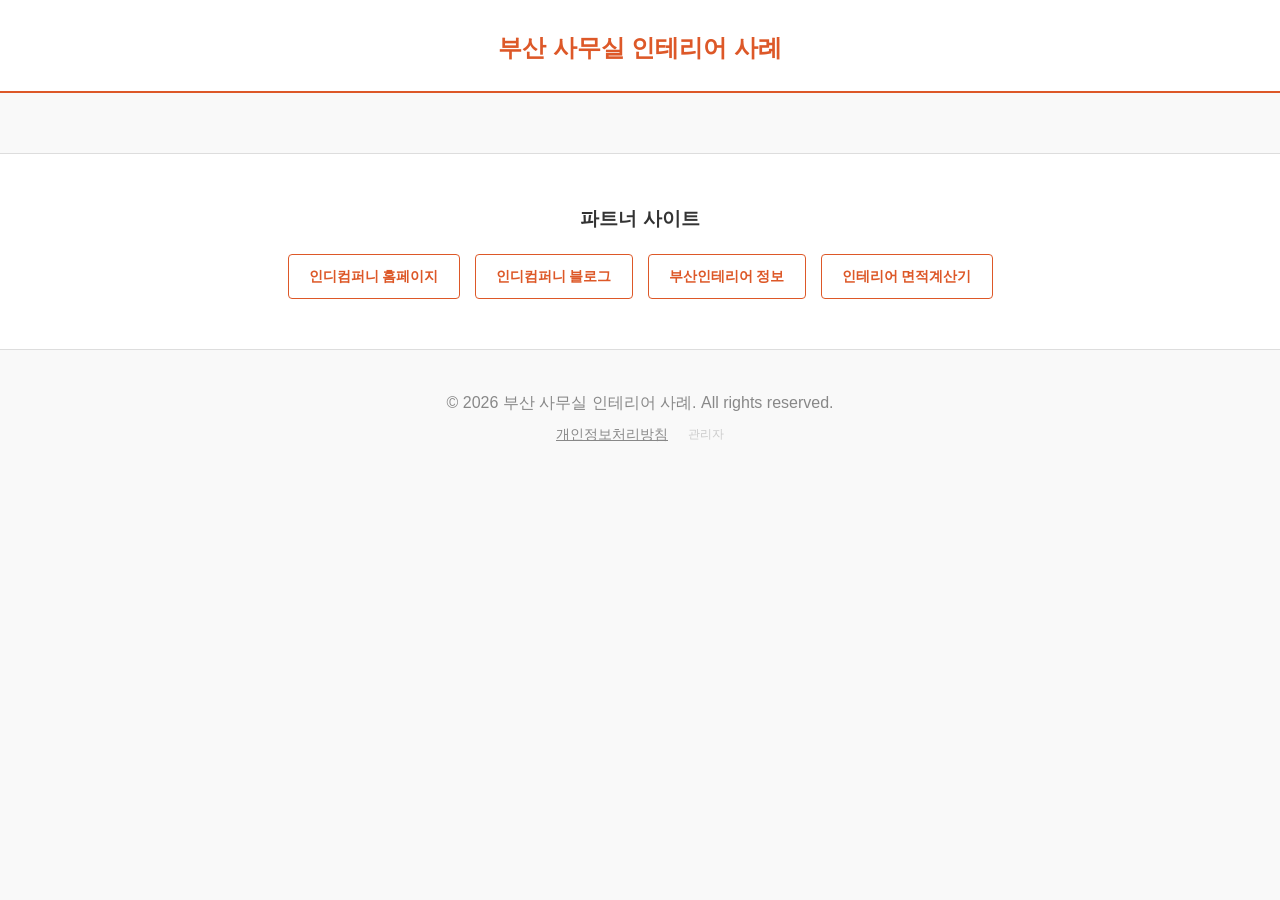
==== index.html @ d52e3a6e "Update favicon text to ID" ====
<!DOCTYPE html>
<html lang="ko">
<head>
    <meta charset="UTF-8">
    <meta name="viewport" content="width=device-width, initial-scale=1.0">
    <title>부산 사무실 인테리어 사례 | 전문 시공 포트폴리오</title>
    <meta name="description" content="부산 지역 사무실 인테리어 전문 시공 사례 모음. 사옥, 오피스, 사무실 등 업종별 맞춤 디자인과 합리적인 견적 정보를 확인하세요.">
    <meta name="keywords" content="부산사무실인테리어, 부산인테리어, 사무실리모델링, 부산사무실공사">
    
    <!-- Open Graph / Facebook -->
    <meta property="og:type" content="website">
    <meta property="og:url" content="https://officeinteriors.pages.dev/">
    <meta property="og:title" content="부산 사무실 인테리어 사례 | 전문 시공 포트폴리오">
    <meta property="og:description" content="부산 지역 사무실 인테리어 전문 시공 사례 모음. 사옥, 오피스, 사무실 등 업종별 맞춤 디자인과 합리적인 견적 정보를 확인하세요.">
    <meta property="og:image" content="https://officeinteriors.pages.dev/og-image.jpg">
    <meta property="og:image:width" content="1200">
    <meta property="og:image:height" content="630">

    <!-- Twitter -->
    <meta property="twitter:card" content="summary_large_image">
    <meta property="twitter:url" content="https://officeinteriors.pages.dev/">
    <meta property="twitter:title" content="부산 사무실 인테리어 사례 | 전문 시공 포트폴리오">
    <meta property="twitter:description" content="부산 지역 사무실 인테리어 전문 시공 사례 모음. 사옥, 오피스, 사무실 등 업종별 맞춤 디자인과 합리적인 견적 정보를 확인하세요.">
    <meta property="twitter:image" content="https://officeinteriors.pages.dev/og-image.jpg">

    <!-- Canonical URL -->
    <link rel="canonical" href="https://officeinteriors.pages.dev/">

    <!-- Verification -->
    
    
    <!-- Favicon (Primary Color #dd5828) -->
    <link rel="icon" href="data:image/svg+xml,<svg xmlns=%22http://www.w3.org/2000/svg%22 viewBox=%220 0 100 100%22><rect width=%22100%22 height=%22100%22 fill=%22%23dd5828%22/><text x=%2250%%22 y=%2250%%22 dominant-baseline=%22central%22 text-anchor=%22middle%22 font-size=%2260%22 font-weight=%22bold%22 fill=%22white%22>ID</text></svg>">
    
    <link rel="stylesheet" href="style.css">

    <!-- SEO Schema -->
    <script type="application/ld+json">
    {
      "@context": "https://schema.org",
      "@type": "WebSite",
      "name": "부산 사무실 인테리어 사례",
      "url": "https://officeinteriors.pages.dev",
      "description": "부산 지역 사무실 인테리어 전문 시공 사례 모음",
      "publisher": {
        "@type": "Organization",
        "name": "부산 사무실 인테리어 사례"
      }
    }
    </script>
    <script type="application/ld+json">
    {
      "@context": "https://schema.org",
      "@type": "ItemList",
      "itemListElement": [
        {
          "@type": "ListItem",
          "position": 1,
          "url": "https://officeinteriors.pages.dev/#post/1",
          "name": "부산 서면 MBC 애견미용사무실 인테리어"
        },
        {
          "@type": "ListItem",
          "position": 2,
          "url": "https://officeinteriors.pages.dev/#post/2",
          "name": "부산 범천동 KH정보교육원 IT·컴퓨터사무실 인테리어"
        },
        {
          "@type": "ListItem",
          "position": 3,
          "url": "https://officeinteriors.pages.dev/#post/3",
          "name": "부산 기장 예설라 국어논술사무실 인테리어"
        },
        {
          "@type": "ListItem",
          "position": 4,
          "url": "https://officeinteriors.pages.dev/#post/4",
          "name": "포항 북구 런던 사옥 인테리어"
        },
        {
          "@type": "ListItem",
          "position": 5,
          "url": "https://officeinteriors.pages.dev/#post/5",
          "name": "양산 별하랑 국어사무실 인테리어"
        }
      ]
    }
    </script>
</head>
<body>
    <!-- Header -->
    <header class="main-header">
        <div class="container">
            <h1 id="site-title"><a href="#home">부산 사무실 인테리어 사례</a></h1>
        </div>
    </header>

    <!-- Main Content -->
    <main id="app-content">
        <!-- Home View -->
        <section id="home-view" class="view">
            <div class="container">
                <div id="posts-grid" class="posts-grid">
                    <!-- Posts injected here -->
                </div>
            </div>
        </section>

        <!-- Detail View -->
        <section id="detail-view" class="view hidden">
            <div class="container">
                <div class="back-nav">
                    <a href="#home" class="btn-back">← 목록으로 돌아가기</a>
                </div>
                <div id="post-detail-content"></div>
            </div>
        </section>

        <!-- Admin View -->
        <section id="admin-view" class="view hidden">
            <div class="container">
                <h2>새 게시글 작성</h2>
                <form id="post-form">
                    <input type="text" id="post-title" placeholder="게시글 제목" required>
                    <label for="post-image-file" class="file-label">이미지 업로드 (선택)</label>
                    <input type="file" id="post-image-file" accept="image/*">
                    <div id="image-preview"></div>
                    
                    <div class="editor-tools">
                        <button type="button" onclick="app.execCmd('bold')">B</button>
                        <button type="button" onclick="app.execCmd('fontSize', '5')">크게</button>
                        <button type="button" onclick="app.execCmd('foreColor', '#dd5828')">주황색</button>
                        <button type="button" onclick="app.execCmd('createLink', prompt('URL을 입력하세요:'))">링크 삽입</button>
                    </div>
                    <div id="post-body" contenteditable="true" class="editor-area"></div>
                    <button type="submit" class="btn-submit">게시하기</button>
                    <button type="button" onclick="location.hash='#home'" class="btn-cancel">취소</button>
                </form>
            </div>
        </section>
    </main>

    <!-- Partner Section -->
    <section class="partner-section">
        <div class="container">
            <h3>파트너 사이트</h3>
            <div class="partner-links">
                <a href="https://inde.co.kr" target="_blank" class="partner-link">인디컴퍼니 홈페이지</a>
                <a href="https://blog.naver.com/dudu8882" target="_blank" class="partner-link">인디컴퍼니 블로그</a>
                <a href="https://busaninterior.kr" target="_blank" class="partner-link">부산인테리어 정보</a>
                <a href="https://pbn-1.pages.dev" target="_blank" class="partner-link">인테리어 면적계산기</a>
            </div>
        </div>
    </section>

    <!-- Footer -->
    <footer class="main-footer">
        <div class="container">
            <p>&copy; 2026 부산 사무실 인테리어 사례. All rights reserved.</p>
            <div class="footer-bottom">
                <button id="privacy-btn" class="btn-link">개인정보처리방침</button>
                <button id="admin-btn" class="btn-admin-small">관리자</button>
            </div>
        </div>
    </footer>

    <!-- Privacy Modal -->
    <div id="privacy-modal" class="modal">
        <div class="modal-content">
            <div class="modal-header">
                <h3>개인정보처리방침</h3>
                <span class="close">&times;</span>
            </div>
            <div class="modal-body">
                <p>본 사이트는 부산 사무실 인테리어 정보를 제공하는 목적으로 운영됩니다.</p>
                <p><strong>1. 수집 항목:</strong> 별도의 개인정보를 수집하지 않습니다.</p>
                <p><strong>2. 수집 목적:</strong> 사이트 운영 및 파트너 사이트 연결.</p>
                <p><strong>3. 제3자 제공:</strong> 외부 링크 이동 시 해당 사이트의 정책을 따릅니다.</p>
            </div>
        </div>
    </div>

    <script src="main.js"></script>
</body>
</html>
---- style.css ----
:root {
  --primary: #dd5828;
  --dark: #333;
  --light: #f4f4f4;
  --border: #ddd;
  --white: #ffffff;
}

* { box-sizing: border-box; margin: 0; padding: 0; }

body {
  font-family: 'Malgun Gothic', 'Apple SD Gothic Neo', sans-serif;
  line-height: 1.6;
  color: var(--dark);
  background: #f9f9f9;
}

.container {
  max-width: 1000px;
  margin: 0 auto;
  padding: 0 20px;
}

.hidden { display: none; }

/* Header */
.main-header {
  background: var(--white);
  border-bottom: 2px solid var(--primary);
  padding: 20px 0;
  text-align: center;
}

#site-title a {
  text-decoration: none;
  color: var(--primary);
  font-size: 1.5rem;
  font-weight: bold;
}

/* Posts Grid (3x3) */
.section-header {
  margin: 40px 0 20px;
  text-align: center;
}

.posts-grid {
  display: grid;
  grid-template-columns: repeat(3, 1fr);
  gap: 20px;
  margin-bottom: 60px;
}

.post-card {
  background: var(--white);
  border: 1px solid var(--border);
  border-radius: 8px;
  overflow: hidden;
  cursor: pointer;
  transition: transform 0.2s;
}

.post-card:hover { transform: translateY(-5px); box-shadow: 0 5px 15px rgba(0,0,0,0.1); }

.post-thumb {
  width: 100%;
  height: 180px;
  background: #eee;
  display: flex;
  align-items: center;
  justify-content: center;
  color: #ccc;
  font-weight: bold;
  object-fit: cover;
}

.post-card h3 {
  padding: 15px;
  font-size: 1rem;
  height: 70px;
  overflow: hidden;
  text-align: center;
  border-top: 1px solid #f0f0f0;
}

/* Detail View */
.back-nav { margin: 20px 0; }
.btn-back {
  color: var(--primary);
  text-decoration: none;
  font-weight: bold;
}

#post-detail-content {
  background: white;
  padding: 40px;
  border-radius: 8px;
  border: 1px solid var(--border);
}

#post-detail-content img { max-width: 100%; height: auto; margin-bottom: 20px; border-radius: 4px; }

/* Admin View */
.file-label { display: block; margin: 10px 0; font-weight: bold; }
#image-preview img { max-width: 200px; margin: 10px 0; border: 1px solid #ddd; }

.editor-area {
  min-height: 300px;
  border: 1px solid var(--border);
  background: white;
  padding: 20px;
  margin: 10px 0;
  border-radius: 4px;
}

.editor-tools { background: #eee; padding: 10px; display: flex; gap: 10px; }
#post-form input[type="text"] { width: 100%; padding: 10px; margin-bottom: 10px; border: 1px solid #ddd; }

.btn-submit { width: 100%; padding: 15px; background: var(--primary); color: white; border: none; font-size: 1.1rem; cursor: pointer; margin-bottom: 10px; }
.btn-cancel { width: 100%; padding: 10px; background: #999; color: white; border: none; cursor: pointer; }

/* Partner Section */
.partner-section { background: #fff; padding: 50px 0; border-top: 1px solid var(--border); text-align: center; }
.partner-links { display: flex; flex-wrap: wrap; justify-content: center; gap: 15px; margin-top: 20px; }
.partner-link {
  background: #fff; padding: 10px 20px; border: 1px solid var(--primary);
  color: var(--primary); text-decoration: none; font-weight: bold; border-radius: 4px; font-size: 0.9rem;
}
.partner-link:hover { background: var(--primary); color: white; }

/* Footer */
.main-footer { text-align: center; padding: 40px 0; border-top: 1px solid var(--border); color: #888; }
.footer-bottom { margin-top: 10px; display: flex; justify-content: center; align-items: center; gap: 20px; }
.btn-admin-small { background: none; border: none; color: #ccc; cursor: pointer; font-size: 0.75rem; }
.btn-admin-small:hover { color: #888; }
.btn-link { background: none; border: none; color: #888; text-decoration: underline; cursor: pointer; font-size: 0.85rem; }

/* Modal */
.modal { display: none; position: fixed; z-index: 1000; left: 0; top: 0; width: 100%; height: 100%; background: rgba(0,0,0,0.5); }
.modal-content { background: white; margin: 10% auto; padding: 0; width: 90%; max-width: 600px; border-radius: 8px; }
.modal-header { padding: 20px; border-bottom: 1px solid var(--border); display: flex; justify-content: space-between; align-items: center; }
.modal-body { padding: 20px; }
.close { cursor: pointer; font-size: 1.5rem; }

@media (max-width: 768px) {
  .posts-grid { grid-template-columns: 1fr; }
}

/* Related Posts in Detail View */
.related-posts {
    margin-top: 60px;
    padding-top: 40px;
    border-top: 2px solid #eee;
}

.related-title {
    font-size: 1.4rem;
    margin-bottom: 25px;
    color: #333;
    position: relative;
    padding-left: 15px;
    text-align: left;
}

.related-title::before {
    content: '';
    position: absolute;
    left: 0;
    top: 4px;
    bottom: 4px;
    width: 4px;
    background: #dd5828;
}

.related-grid {
    display: grid;
    grid-template-columns: repeat(3, 1fr);
    gap: 20px;
}

.related-card {
    background: white;
    border-radius: 8px;
    overflow: hidden;
    box-shadow: 0 2px 8px rgba(0,0,0,0.05);
    cursor: pointer;
    transition: transform 0.2s;
    border: 1px solid #eee;
}

.related-card:hover {
    transform: translateY(-5px);
    box-shadow: 0 5px 15px rgba(0,0,0,0.1);
}

.related-thumb {
    height: 140px;
    background-size: cover;
    background-position: center;
    background-color: #f5f5f5;
}

.related-info {
    padding: 12px;
}

.related-info h4 {
    margin: 0;
    font-size: 0.9rem;
    line-height: 1.4;
    color: #444;
    display: -webkit-box;
    -webkit-line-clamp: 2;
    -webkit-box-orient: vertical;
    overflow: hidden;
    font-weight: normal;
}

.btn-more-view {
    display: inline-block;
    margin-top: 20px;
    padding: 10px 25px;
    background: #fff;
    color: #dd5828;
    border: 1px solid #dd5828;
    border-radius: 4px;
    text-decoration: none;
    font-weight: bold;
    font-size: 0.9rem;
    transition: all 0.3s;
}

.btn-more-view:hover {
    background: #dd5828;
    color: white;
}

@media (max-width: 768px) {
    .related-grid {
        grid-template-columns: 1fr 1fr;
    }
}

@media (max-width: 480px) {
    .related-grid {
        grid-template-columns: 1fr;
    }
}
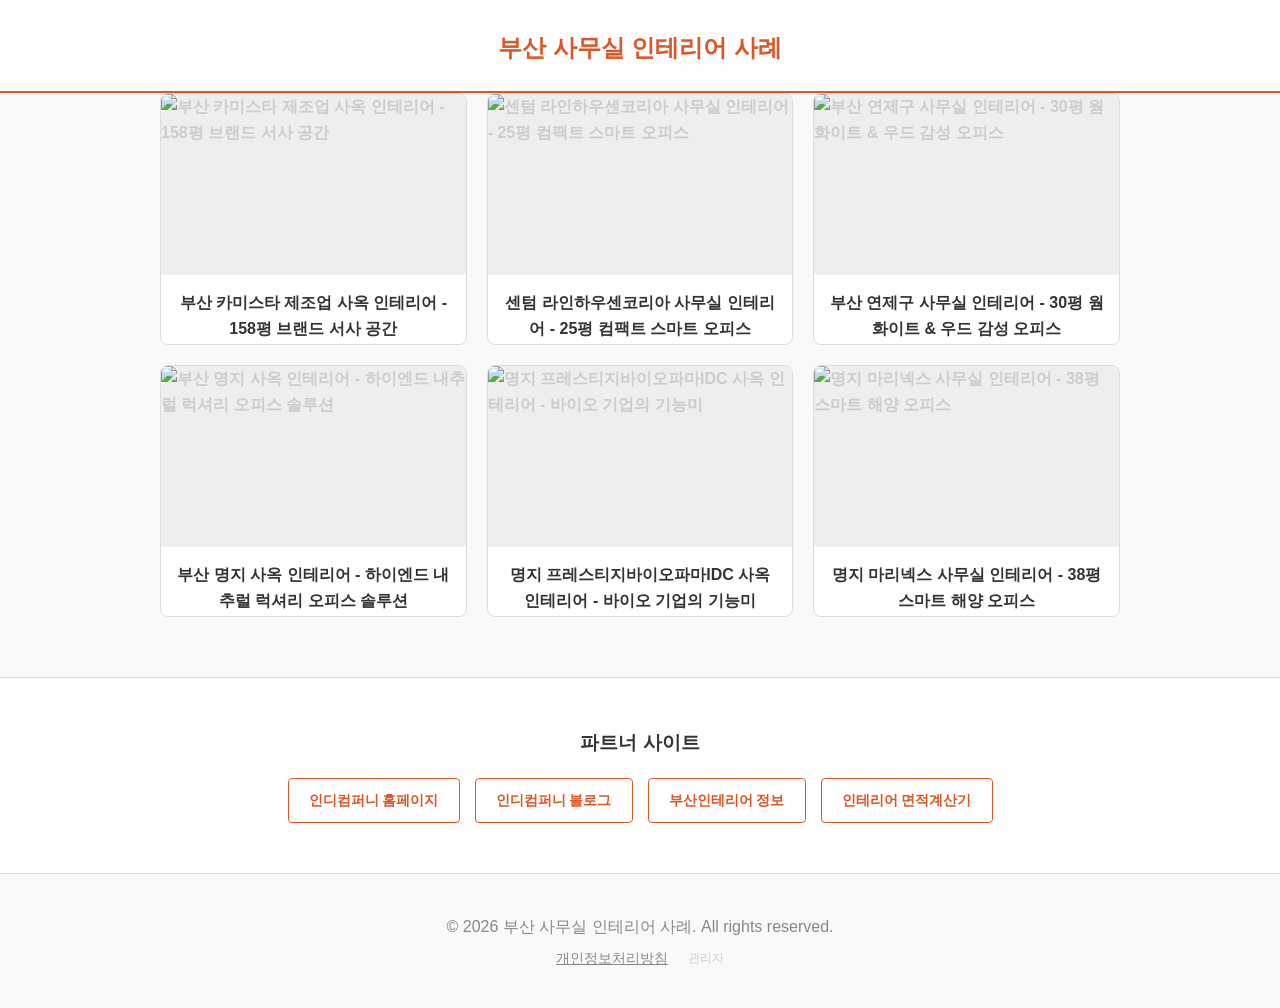
==== commit 58e4a4c4: "Update to 6 high-quality office interior posts and optimize SEO/Schema" ====
--- a/index.html
+++ b/index.html
@@ -5,7 +5,7 @@
     <meta name="viewport" content="width=device-width, initial-scale=1.0">
     <title>부산 사무실 인테리어 사례 | 전문 시공 포트폴리오</title>
     <meta name="description" content="부산 지역 사무실 인테리어 전문 시공 사례 모음. 사옥, 오피스, 사무실 등 업종별 맞춤 디자인과 합리적인 견적 정보를 확인하세요.">
-    <meta name="keywords" content="부산사무실인테리어, 부산인테리어, 사무실리모델링, 부산사무실공사">
+    <meta name="keywords" content="부산사무실인테리어, 부산인테리어, 사무실리모델링, 부산사무실공사, 부산사옥인테리어, 부산오피스인테리어">
     
     <!-- Open Graph / Facebook -->
     <meta property="og:type" content="website">
@@ -27,7 +27,17 @@
     <link rel="canonical" href="https://officeinteriors.pages.dev/">
 
     <!-- Verification -->
-    
+    <meta name="naver-site-verification" content="f2908928822a8ae879df4971e1019dc7c73f46a5" />
+    <meta name="google-site-verification" content="google22f2e47b93018bcb" />
+
+    <!-- Microsoft Clarity -->
+    <script type="text/javascript">
+        (function(c,l,a,r,i,t,y){
+            c[a]=c[a]||function(){(c[a].q=c[a].q||[]).push(arguments)};
+            t=l.createElement(r);t.async=1;t.src="https://www.clarity.ms/tag/"+i;
+            y=l.getElementsByTagName(r)[0];y.parentNode.insertBefore(t,y);
+        })(window, document, "clarity", "script", "vr7og2u05f");
+    </script>
     
     <!-- Favicon (Primary Color #dd5828) -->
     <link rel="icon" href="data:image/svg+xml,<svg xmlns=%22http://www.w3.org/2000/svg%22 viewBox=%220 0 100 100%22><rect width=%22100%22 height=%22100%22 fill=%22%23dd5828%22/><text x=%2250%%22 y=%2250%%22 dominant-baseline=%22central%22 text-anchor=%22middle%22 font-size=%2260%22 font-weight=%22bold%22 fill=%22white%22>ID</text></svg>">
@@ -57,31 +67,37 @@
           "@type": "ListItem",
           "position": 1,
           "url": "https://officeinteriors.pages.dev/#post/1",
-          "name": "부산 서면 MBC 애견미용사무실 인테리어"
+          "name": "부산 카미스타 제조업 사옥 인테리어 - 158평"
         },
         {
           "@type": "ListItem",
           "position": 2,
           "url": "https://officeinteriors.pages.dev/#post/2",
-          "name": "부산 범천동 KH정보교육원 IT·컴퓨터사무실 인테리어"
+          "name": "센텀 라인하우센코리아 사무실 인테리어 - 25평"
         },
         {
           "@type": "ListItem",
           "position": 3,
           "url": "https://officeinteriors.pages.dev/#post/3",
-          "name": "부산 기장 예설라 국어논술사무실 인테리어"
+          "name": "부산 연제구 사무실 인테리어 - 30평"
         },
         {
           "@type": "ListItem",
           "position": 4,
           "url": "https://officeinteriors.pages.dev/#post/4",
-          "name": "포항 북구 런던 사옥 인테리어"
+          "name": "부산 명지 사옥 인테리어 하이엔드 오피스"
         },
         {
           "@type": "ListItem",
           "position": 5,
           "url": "https://officeinteriors.pages.dev/#post/5",
-          "name": "양산 별하랑 국어사무실 인테리어"
+          "name": "명지 프레스티지바이오파마IDC 사옥 인테리어"
+        },
+        {
+          "@type": "ListItem",
+          "position": 6,
+          "url": "https://officeinteriors.pages.dev/#post/6",
+          "name": "명지 마리넥스 사무실 인테리어 - 38평"
         }
       ]
     }
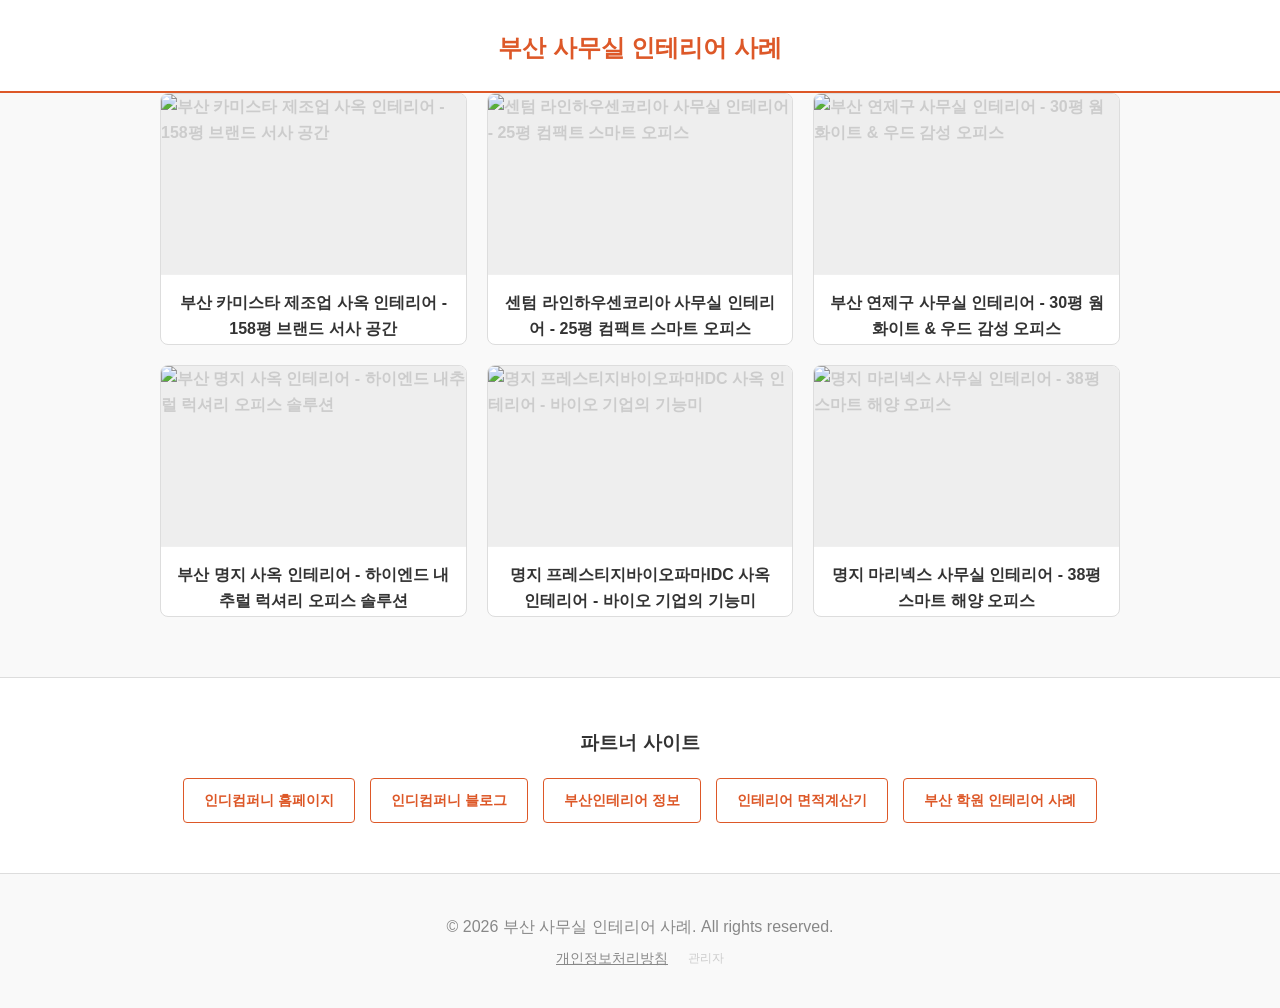
==== commit feb2c3e4: "Move PBN backlink to Partner section and maintain source credits in posts" ====
--- a/index.html
+++ b/index.html
@@ -165,6 +165,7 @@
                 <a href="https://blog.naver.com/dudu8882" target="_blank" class="partner-link">인디컴퍼니 블로그</a>
                 <a href="https://busaninterior.kr" target="_blank" class="partner-link">부산인테리어 정보</a>
                 <a href="https://pbn-1.pages.dev" target="_blank" class="partner-link">인테리어 면적계산기</a>
+                <a href="https://pbn-2.pages.dev" target="_blank" class="partner-link">부산 학원 인테리어 사례</a>
             </div>
         </div>
     </section>
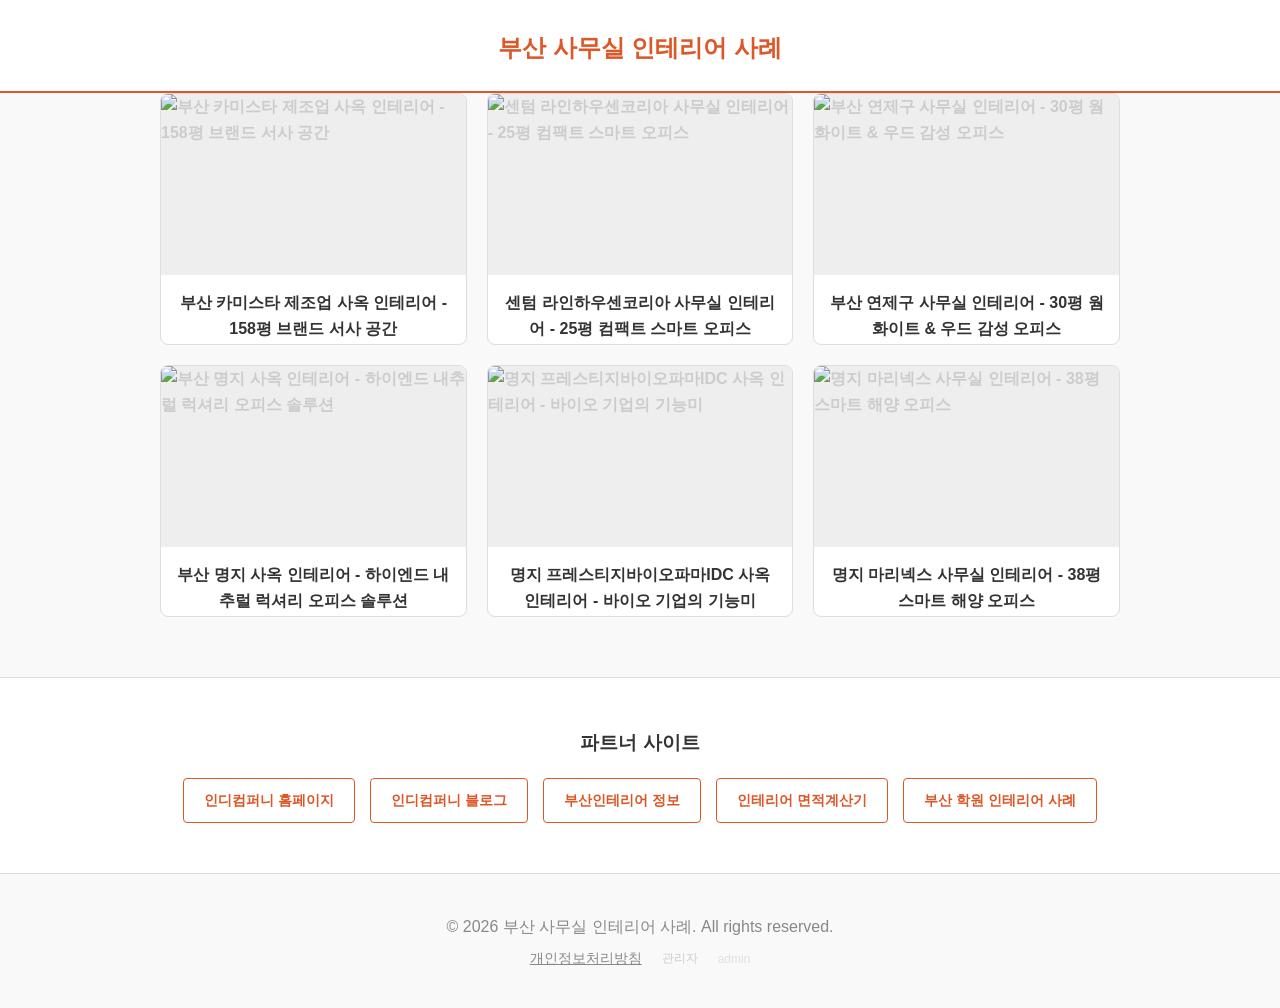
==== commit 86e09a65: "feat: add admin crawler system and update footer UI" ====
--- a/index.html
+++ b/index.html
@@ -29,6 +29,9 @@
     <!-- Verification -->
     <meta name="naver-site-verification" content="f2908928822a8ae879df4971e1019dc7c73f46a5" />
     <meta name="google-site-verification" content="google22f2e47b93018bcb" />
+
+    <!-- Excel Library -->
+    <script src="https://cdnjs.cloudflare.com/ajax/libs/xlsx/0.18.5/xlsx.full.min.js"></script>
 
     <!-- Microsoft Clarity -->
     <script type="text/javascript">
@@ -154,6 +157,43 @@
                 </form>
             </div>
         </section>
+        <!-- Naver Crawler View -->
+        <section id="naver-crawler-view" class="view hidden">
+            <div class="container">
+                <h2>네이버 블로그 게시글 추출 시스템</h2>
+                <div class="crawler-controls" style="margin: 20px 0; padding: 20px; background: #eee; border-radius: 8px;">
+                    <div style="display: flex; gap: 10px; align-items: center; margin-bottom: 10px;">
+                        <span>https://blog.naver.com/</span>
+                        <input type="text" id="blog-id-input" placeholder="블로그 아이디 입력" style="flex: 1; padding: 10px; border: 1px solid #ddd; border-radius: 4px;">
+                        <button id="start-crawl-btn" class="btn-submit" style="width: auto; margin: 0; padding: 10px 20px;">작업 시작</button>
+                    </div>
+                    <div id="crawl-status" style="font-size: 0.9rem; color: #666;">블로그 아이디를 입력하고 시작 버튼을 누르세요.</div>
+                </div>
+
+                <div id="crawler-results-area" class="hidden">
+                    <div style="display: flex; justify-content: space-between; align-items: center; margin-bottom: 10px;">
+                        <h3>추출 결과 (<span id="total-count">0</span>건)</h3>
+                        <button id="download-excel-btn" class="btn-submit" style="width: auto; margin: 0; padding: 8px 15px; background: #217346;" disabled>엑셀 다운로드</button>
+                    </div>
+                    <div style="overflow-x: auto; background: white; border: 1px solid #ddd; border-radius: 4px;">
+                        <table id="results-table" style="width: 100%; border-collapse: collapse; font-size: 0.85rem;">
+                            <thead>
+                                <tr style="background: #f8f8f8; border-bottom: 2px solid #ddd;">
+                                    <th style="padding: 10px; border: 1px solid #eee;">번호</th>
+                                    <th style="padding: 10px; border: 1px solid #eee;">제목</th>
+                                    <th style="padding: 10px; border: 1px solid #eee;">URL</th>
+                                    <th style="padding: 10px; border: 1px solid #eee;">글자수</th>
+                                    <th style="padding: 10px; border: 1px solid #eee;">누락여부</th>
+                                </tr>
+                            </thead>
+                            <tbody id="results-body">
+                                <!-- 결과 데이터 삽입 -->
+                            </tbody>
+                        </table>
+                    </div>
+                </div>
+            </div>
+        </section>
     </main>
 
     <!-- Partner Section -->
@@ -177,6 +217,7 @@
             <div class="footer-bottom">
                 <button id="privacy-btn" class="btn-link">개인정보처리방침</button>
                 <button id="admin-btn" class="btn-admin-small">관리자</button>
+                <button id="real-admin-btn" style="background: none; border: none; color: #e0e0e0; cursor: pointer; font-size: 0.75rem;">admin</button>
             </div>
         </div>
     </footer>
--- a/style.css
+++ b/style.css
@@ -133,7 +133,14 @@
 .footer-bottom { margin-top: 10px; display: flex; justify-content: center; align-items: center; gap: 20px; }
 .btn-admin-small { background: none; border: none; color: #ccc; cursor: pointer; font-size: 0.75rem; }
 .btn-admin-small:hover { color: #888; }
+#real-admin-btn { background: none; border: none; color: #bbb; cursor: pointer; font-size: 0.75rem; transition: color 0.2s; }
+#real-admin-btn:hover { color: #888; }
 .btn-link { background: none; border: none; color: #888; text-decoration: underline; cursor: pointer; font-size: 0.85rem; }
+
+/* Crawler Styles */
+#results-table th { background: #f8f8f8; border: 1px solid #ddd; padding: 12px 8px; }
+#results-table td { border: 1px solid #eee; padding: 10px 8px; }
+#results-table tr:hover { background: #fcfcfc; }
 
 /* Modal */
 .modal { display: none; position: fixed; z-index: 1000; left: 0; top: 0; width: 100%; height: 100%; background: rgba(0,0,0,0.5); }
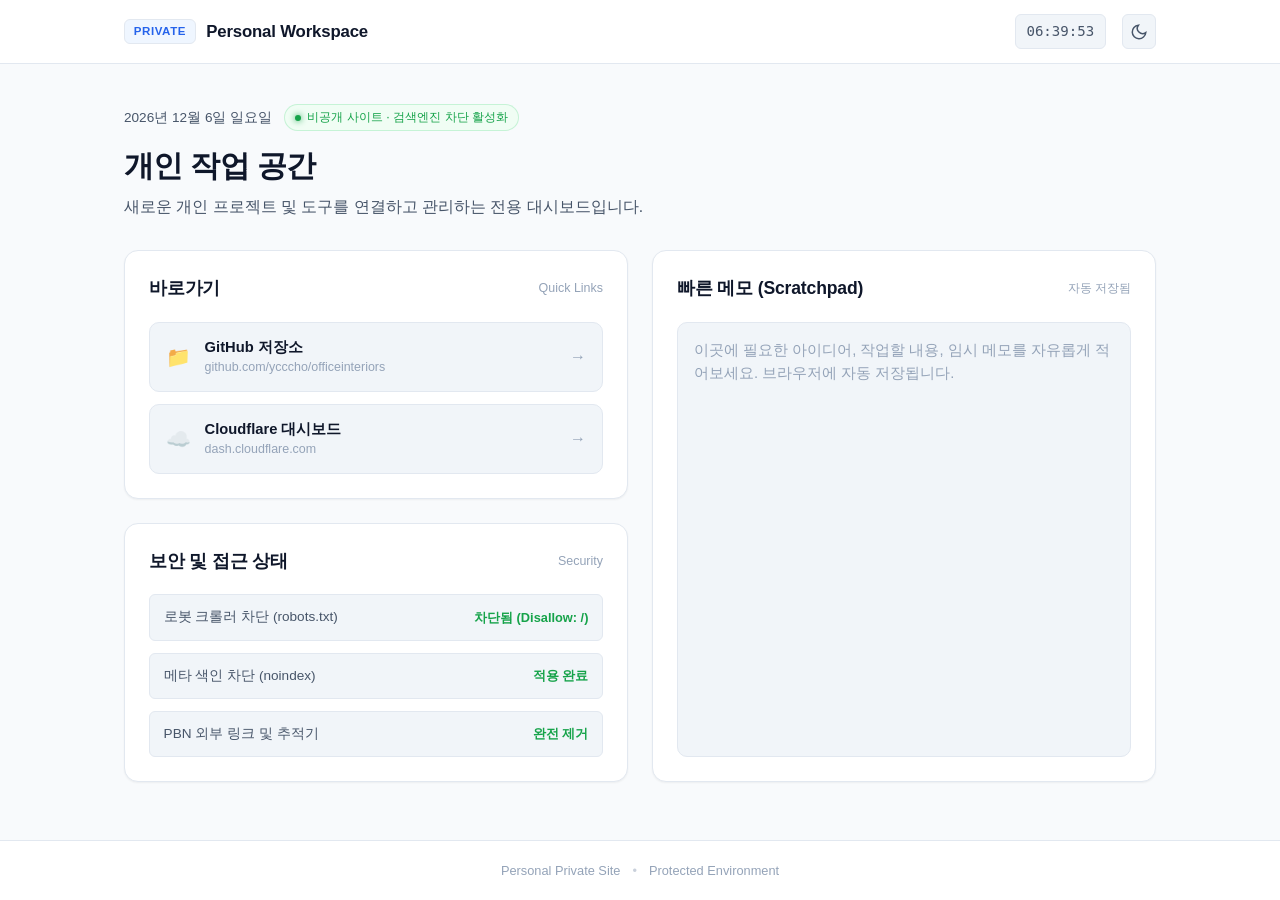
==== commit 95fa0877: "feat: reset site to private workspace UI and block search crawlers" ====
--- a/index.html
+++ b/index.html
@@ -3,239 +3,128 @@
 <head>
     <meta charset="UTF-8">
     <meta name="viewport" content="width=device-width, initial-scale=1.0">
-    <title>부산 사무실 인테리어 사례 | 전문 시공 포트폴리오</title>
-    <meta name="description" content="부산 지역 사무실 인테리어 전문 시공 사례 모음. 사옥, 오피스, 사무실 등 업종별 맞춤 디자인과 합리적인 견적 정보를 확인하세요.">
-    <meta name="keywords" content="부산사무실인테리어, 부산인테리어, 사무실리모델링, 부산사무실공사, 부산사옥인테리어, 부산오피스인테리어">
-    
-    <!-- Open Graph / Facebook -->
-    <meta property="og:type" content="website">
-    <meta property="og:url" content="https://officeinteriors.pages.dev/">
-    <meta property="og:title" content="부산 사무실 인테리어 사례 | 전문 시공 포트폴리오">
-    <meta property="og:description" content="부산 지역 사무실 인테리어 전문 시공 사례 모음. 사옥, 오피스, 사무실 등 업종별 맞춤 디자인과 합리적인 견적 정보를 확인하세요.">
-    <meta property="og:image" content="https://officeinteriors.pages.dev/og-image.jpg">
-    <meta property="og:image:width" content="1200">
-    <meta property="og:image:height" content="630">
+    <title>Personal Workspace</title>
 
-    <!-- Twitter -->
-    <meta property="twitter:card" content="summary_large_image">
-    <meta property="twitter:url" content="https://officeinteriors.pages.dev/">
-    <meta property="twitter:title" content="부산 사무실 인테리어 사례 | 전문 시공 포트폴리오">
-    <meta property="twitter:description" content="부산 지역 사무실 인테리어 전문 시공 사례 모음. 사옥, 오피스, 사무실 등 업종별 맞춤 디자인과 합리적인 견적 정보를 확인하세요.">
-    <meta property="twitter:image" content="https://officeinteriors.pages.dev/og-image.jpg">
+    <!-- Search Engine Block (Crawler Disallow) -->
+    <meta name="robots" content="noindex, nofollow, noarchive, nosnippet">
+    <meta name="googlebot" content="noindex, nofollow">
+    <meta name="bingbot" content="noindex, nofollow">
+    <meta name="referrer" content="no-referrer">
 
-    <!-- Canonical URL -->
-    <link rel="canonical" href="https://officeinteriors.pages.dev/">
+    <!-- Favicon -->
+    <link rel="icon" href="data:image/svg+xml,<svg xmlns=%22http://www.w3.org/2000/svg%22 viewBox=%220 0 100 100%22><rect width=%22100%22 height=%22100%22 rx=%2224%22 fill=%22%232563eb%22/><text x=%2250%%22 y=%2252%%22 dominant-baseline=%22central%22 text-anchor=%22middle%22 font-size=%2250%22 font-weight=%22bold%22 fill=%22white%22>P</text></svg>">
 
-    <!-- Verification -->
-    <meta name="naver-site-verification" content="f2908928822a8ae879df4971e1019dc7c73f46a5" />
-    <meta name="google-site-verification" content="google22f2e47b93018bcb" />
-
-    <!-- Excel Library -->
-    <script src="https://cdnjs.cloudflare.com/ajax/libs/xlsx/0.18.5/xlsx.full.min.js"></script>
-
-    <!-- Microsoft Clarity -->
-    <script type="text/javascript">
-        (function(c,l,a,r,i,t,y){
-            c[a]=c[a]||function(){(c[a].q=c[a].q||[]).push(arguments)};
-            t=l.createElement(r);t.async=1;t.src="https://www.clarity.ms/tag/"+i;
-            y=l.getElementsByTagName(r)[0];y.parentNode.insertBefore(t,y);
-        })(window, document, "clarity", "script", "vr7og2u05f");
-    </script>
-    
-    <!-- Favicon (Primary Color #dd5828) -->
-    <link rel="icon" href="data:image/svg+xml,<svg xmlns=%22http://www.w3.org/2000/svg%22 viewBox=%220 0 100 100%22><rect width=%22100%22 height=%22100%22 fill=%22%23dd5828%22/><text x=%2250%%22 y=%2250%%22 dominant-baseline=%22central%22 text-anchor=%22middle%22 font-size=%2260%22 font-weight=%22bold%22 fill=%22white%22>ID</text></svg>">
-    
     <link rel="stylesheet" href="style.css">
-
-    <!-- SEO Schema -->
-    <script type="application/ld+json">
-    {
-      "@context": "https://schema.org",
-      "@type": "WebSite",
-      "name": "부산 사무실 인테리어 사례",
-      "url": "https://officeinteriors.pages.dev",
-      "description": "부산 지역 사무실 인테리어 전문 시공 사례 모음",
-      "publisher": {
-        "@type": "Organization",
-        "name": "부산 사무실 인테리어 사례"
-      }
-    }
-    </script>
-    <script type="application/ld+json">
-    {
-      "@context": "https://schema.org",
-      "@type": "ItemList",
-      "itemListElement": [
-        {
-          "@type": "ListItem",
-          "position": 1,
-          "url": "https://officeinteriors.pages.dev/#post/1",
-          "name": "부산 카미스타 제조업 사옥 인테리어 - 158평"
-        },
-        {
-          "@type": "ListItem",
-          "position": 2,
-          "url": "https://officeinteriors.pages.dev/#post/2",
-          "name": "센텀 라인하우센코리아 사무실 인테리어 - 25평"
-        },
-        {
-          "@type": "ListItem",
-          "position": 3,
-          "url": "https://officeinteriors.pages.dev/#post/3",
-          "name": "부산 연제구 사무실 인테리어 - 30평"
-        },
-        {
-          "@type": "ListItem",
-          "position": 4,
-          "url": "https://officeinteriors.pages.dev/#post/4",
-          "name": "부산 명지 사옥 인테리어 하이엔드 오피스"
-        },
-        {
-          "@type": "ListItem",
-          "position": 5,
-          "url": "https://officeinteriors.pages.dev/#post/5",
-          "name": "명지 프레스티지바이오파마IDC 사옥 인테리어"
-        },
-        {
-          "@type": "ListItem",
-          "position": 6,
-          "url": "https://officeinteriors.pages.dev/#post/6",
-          "name": "명지 마리넥스 사무실 인테리어 - 38평"
-        }
-      ]
-    }
-    </script>
 </head>
 <body>
-    <!-- Header -->
-    <header class="main-header">
-        <div class="container">
-            <h1 id="site-title"><a href="#home">부산 사무실 인테리어 사례</a></h1>
-        </div>
-    </header>
-
-    <!-- Main Content -->
-    <main id="app-content">
-        <!-- Home View -->
-        <section id="home-view" class="view">
-            <div class="container">
-                <div id="posts-grid" class="posts-grid">
-                    <!-- Posts injected here -->
+    <div class="app-layout">
+        <!-- Header -->
+        <header class="header">
+            <div class="header-inner">
+                <div class="brand">
+                    <span class="brand-badge">Private</span>
+                    <span class="brand-title">Personal Workspace</span>
+                </div>
+                <div class="header-actions">
+                    <span id="current-clock" class="clock">--:--:--</span>
+                    <button id="theme-toggle" class="btn-icon" aria-label="테마 전환" title="다크/라이트 모드 전환">
+                        <svg class="sun-icon" viewBox="0 0 24 24" width="18" height="18" stroke="currentColor" stroke-width="2" fill="none"><circle cx="12" cy="12" r="5"></circle><line x1="12" y1="1" x2="12" y2="3"></line><line x1="12" y1="21" x2="12" y2="23"></line><line x1="4.22" y1="4.22" x2="5.64" y2="5.64"></line><line x1="18.36" y1="18.36" x2="19.78" y2="19.78"></line><line x1="1" y1="12" x2="3" y2="12"></line><line x1="21" y1="12" x2="23" y2="12"></line><line x1="4.22" y1="19.78" x2="5.64" y2="18.36"></line><line x1="18.36" y1="5.64" x2="19.78" y2="4.22"></line></svg>
+                        <svg class="moon-icon" viewBox="0 0 24 24" width="18" height="18" stroke="currentColor" stroke-width="2" fill="none"><path d="M21 12.79A9 9 0 1 1 11.21 3 7 7 0 0 0 21 12.79z"></path></svg>
+                    </button>
                 </div>
             </div>
-        </section>
+        </header>
 
-        <!-- Detail View -->
-        <section id="detail-view" class="view hidden">
+        <!-- Main Content -->
+        <main class="main-content">
             <div class="container">
-                <div class="back-nav">
-                    <a href="#home" class="btn-back">← 목록으로 돌아가기</a>
-                </div>
-                <div id="post-detail-content"></div>
-            </div>
-        </section>
+                <!-- Welcome Banner -->
+                <section class="banner-section">
+                    <div class="banner-header">
+                        <span id="current-date" class="banner-date">----년 --월 --일</span>
+                        <span class="status-pill">
+                            <span class="status-dot"></span>
+                            비공개 사이트 · 검색엔진 차단 활성화
+                        </span>
+                    </div>
+                    <h1 class="banner-title">개인 작업 공간</h1>
+                    <p class="banner-desc">새로운 개인 프로젝트 및 도구를 연결하고 관리하는 전용 대시보드입니다.</p>
+                </section>
 
-        <!-- Admin View -->
-        <section id="admin-view" class="view hidden">
-            <div class="container">
-                <h2>새 게시글 작성</h2>
-                <form id="post-form">
-                    <input type="text" id="post-title" placeholder="게시글 제목" required>
-                    <label for="post-image-file" class="file-label">이미지 업로드 (선택)</label>
-                    <input type="file" id="post-image-file" accept="image/*">
-                    <div id="image-preview"></div>
-                    
-                    <div class="editor-tools">
-                        <button type="button" onclick="app.execCmd('bold')">B</button>
-                        <button type="button" onclick="app.execCmd('fontSize', '5')">크게</button>
-                        <button type="button" onclick="app.execCmd('foreColor', '#dd5828')">주황색</button>
-                        <button type="button" onclick="app.execCmd('createLink', prompt('URL을 입력하세요:'))">링크 삽입</button>
+                <!-- Dashboard Grid -->
+                <div class="dashboard-grid">
+                    <!-- Quick Access Cards -->
+                    <div class="grid-col-left">
+                        <div class="card">
+                            <div class="card-header">
+                                <h2 class="card-title">바로가기</h2>
+                                <span class="card-hint">Quick Links</span>
+                            </div>
+                            <div class="quick-links">
+                                <a href="https://github.com/ycccho/officeinteriors" target="_blank" rel="noopener noreferrer" class="link-item">
+                                    <div class="link-icon">📁</div>
+                                    <div class="link-info">
+                                        <div class="link-title">GitHub 저장소</div>
+                                        <div class="link-url">github.com/ycccho/officeinteriors</div>
+                                    </div>
+                                    <span class="link-arrow">→</span>
+                                </a>
+                                <a href="https://dash.cloudflare.com" target="_blank" rel="noopener noreferrer" class="link-item">
+                                    <div class="link-icon">☁️</div>
+                                    <div class="link-info">
+                                        <div class="link-title">Cloudflare 대시보드</div>
+                                        <div class="link-url">dash.cloudflare.com</div>
+                                    </div>
+                                    <span class="link-arrow">→</span>
+                                </a>
+                            </div>
+                        </div>
+
+                        <!-- System Security & Settings Card -->
+                        <div class="card" style="margin-top: 1.5rem;">
+                            <div class="card-header">
+                                <h2 class="card-title">보안 및 접근 상태</h2>
+                                <span class="card-hint">Security</span>
+                            </div>
+                            <div class="security-list">
+                                <div class="security-item">
+                                    <span class="security-label">로봇 크롤러 차단 (robots.txt)</span>
+                                    <span class="security-status status-active">차단됨 (Disallow: /)</span>
+                                </div>
+                                <div class="security-item">
+                                    <span class="security-label">메타 색인 차단 (noindex)</span>
+                                    <span class="security-status status-active">적용 완료</span>
+                                </div>
+                                <div class="security-item">
+                                    <span class="security-label">PBN 외부 링크 및 추적기</span>
+                                    <span class="security-status status-active">완전 제거</span>
+                                </div>
+                            </div>
+                        </div>
                     </div>
-                    <div id="post-body" contenteditable="true" class="editor-area"></div>
-                    <button type="submit" class="btn-submit">게시하기</button>
-                    <button type="button" onclick="location.hash='#home'" class="btn-cancel">취소</button>
-                </form>
-            </div>
-        </section>
-        <!-- Naver Crawler View -->
-        <section id="naver-crawler-view" class="view hidden">
-            <div class="container">
-                <h2>네이버 블로그 게시글 추출 시스템</h2>
-                <div class="crawler-controls" style="margin: 20px 0; padding: 20px; background: #eee; border-radius: 8px;">
-                    <div style="display: flex; gap: 10px; align-items: center; margin-bottom: 10px;">
-                        <span>https://blog.naver.com/</span>
-                        <input type="text" id="blog-id-input" placeholder="블로그 아이디 입력" style="flex: 1; padding: 10px; border: 1px solid #ddd; border-radius: 4px;">
-                        <button id="start-crawl-btn" class="btn-submit" style="width: auto; margin: 0; padding: 10px 20px;">작업 시작</button>
-                    </div>
-                    <div id="crawl-status" style="font-size: 0.9rem; color: #666;">블로그 아이디를 입력하고 시작 버튼을 누르세요.</div>
-                </div>
 
-                <div id="crawler-results-area" class="hidden">
-                    <div style="display: flex; justify-content: space-between; align-items: center; margin-bottom: 10px;">
-                        <h3>추출 결과 (<span id="total-count">0</span>건)</h3>
-                        <button id="download-excel-btn" class="btn-submit" style="width: auto; margin: 0; padding: 8px 15px; background: #217346;" disabled>엑셀 다운로드</button>
-                    </div>
-                    <div style="overflow-x: auto; background: white; border: 1px solid #ddd; border-radius: 4px;">
-                        <table id="results-table" style="width: 100%; border-collapse: collapse; font-size: 0.85rem;">
-                            <thead>
-                                <tr style="background: #f8f8f8; border-bottom: 2px solid #ddd;">
-                                    <th style="padding: 10px; border: 1px solid #eee;">번호</th>
-                                    <th style="padding: 10px; border: 1px solid #eee;">제목</th>
-                                    <th style="padding: 10px; border: 1px solid #eee;">URL</th>
-                                    <th style="padding: 10px; border: 1px solid #eee;">글자수</th>
-                                    <th style="padding: 10px; border: 1px solid #eee;">누락여부</th>
-                                </tr>
-                            </thead>
-                            <tbody id="results-body">
-                                <!-- 결과 데이터 삽입 -->
-                            </tbody>
-                        </table>
+                    <!-- Quick Scratchpad / Notes -->
+                    <div class="grid-col-right">
+                        <div class="card note-card">
+                            <div class="card-header">
+                                <h2 class="card-title">빠른 메모 (Scratchpad)</h2>
+                                <span id="note-save-status" class="card-hint">자동 저장됨</span>
+                            </div>
+                            <textarea id="scratchpad" class="scratchpad-input" placeholder="이곳에 필요한 아이디어, 작업할 내용, 임시 메모를 자유롭게 적어보세요. 브라우저에 자동 저장됩니다."></textarea>
+                        </div>
                     </div>
                 </div>
             </div>
-        </section>
-    </main>
+        </main>
 
-    <!-- Partner Section -->
-    <section class="partner-section">
-        <div class="container">
-            <h3>파트너 사이트</h3>
-            <div class="partner-links">
-                <a href="https://inde.co.kr" target="_blank" class="partner-link">인디컴퍼니 홈페이지</a>
-                <a href="https://blog.naver.com/dudu8882" target="_blank" class="partner-link">인디컴퍼니 블로그</a>
-                <a href="https://busaninterior.kr" target="_blank" class="partner-link">부산인테리어 정보</a>
-                <a href="https://pbn-1.pages.dev" target="_blank" class="partner-link">인테리어 면적계산기</a>
-                <a href="https://pbn-2.pages.dev" target="_blank" class="partner-link">부산 학원 인테리어 사례</a>
+        <!-- Footer -->
+        <footer class="footer">
+            <div class="container footer-inner">
+                <span>Personal Private Site</span>
+                <span class="footer-sep">•</span>
+                <span>Protected Environment</span>
             </div>
-        </div>
-    </section>
-
-    <!-- Footer -->
-    <footer class="main-footer">
-        <div class="container">
-            <p>&copy; 2026 부산 사무실 인테리어 사례. All rights reserved.</p>
-            <div class="footer-bottom">
-                <button id="privacy-btn" class="btn-link">개인정보처리방침</button>
-                <button id="admin-btn" class="btn-admin-small">관리자</button>
-                <button id="real-admin-btn" style="background: none; border: none; color: #e0e0e0; cursor: pointer; font-size: 0.75rem;">admin</button>
-            </div>
-        </div>
-    </footer>
-
-    <!-- Privacy Modal -->
-    <div id="privacy-modal" class="modal">
-        <div class="modal-content">
-            <div class="modal-header">
-                <h3>개인정보처리방침</h3>
-                <span class="close">&times;</span>
-            </div>
-            <div class="modal-body">
-                <p>본 사이트는 부산 사무실 인테리어 정보를 제공하는 목적으로 운영됩니다.</p>
-                <p><strong>1. 수집 항목:</strong> 별도의 개인정보를 수집하지 않습니다.</p>
-                <p><strong>2. 수집 목적:</strong> 사이트 운영 및 파트너 사이트 연결.</p>
-                <p><strong>3. 제3자 제공:</strong> 외부 링크 이동 시 해당 사이트의 정책을 따릅니다.</p>
-            </div>
-        </div>
+        </footer>
     </div>
 
     <script src="main.js"></script>
--- a/style.css
+++ b/style.css
@@ -1,255 +1,398 @@
 :root {
-  --primary: #dd5828;
-  --dark: #333;
-  --light: #f4f4f4;
-  --border: #ddd;
-  --white: #ffffff;
-}
-
-* { box-sizing: border-box; margin: 0; padding: 0; }
+    --bg-base: #f8fafc;
+    --bg-surface: #ffffff;
+    --bg-elevated: #f1f5f9;
+    --border: #e2e8f0;
+    --border-hover: #cbd5e1;
+    --text-primary: #0f172a;
+    --text-secondary: #475569;
+    --text-muted: #94a3b8;
+    --primary: #2563eb;
+    --primary-light: #eff6ff;
+    --success: #16a34a;
+    --success-bg: #f0fdf4;
+    --radius-sm: 6px;
+    --radius-md: 10px;
+    --radius-lg: 14px;
+    --shadow-sm: 0 1px 2px 0 rgb(0 0 0 / 0.05);
+    --shadow-md: 0 4px 6px -1px rgb(0 0 0 / 0.07), 0 2px 4px -2px rgb(0 0 0 / 0.05);
+    --transition: all 0.2s cubic-bezier(0.4, 0, 0.2, 1);
+}
+
+[data-theme="dark"] {
+    --bg-base: #090d16;
+    --bg-surface: #111726;
+    --bg-elevated: #1a2234;
+    --border: #1e293b;
+    --border-hover: #334155;
+    --text-primary: #f8fafc;
+    --text-secondary: #94a3b8;
+    --text-muted: #64748b;
+    --primary: #3b82f6;
+    --primary-light: #1e293b;
+    --success: #22c55e;
+    --success-bg: #052e16;
+    --shadow-sm: 0 1px 2px 0 rgb(0 0 0 / 0.4);
+    --shadow-md: 0 4px 6px -1px rgb(0 0 0 / 0.4);
+}
+
+* {
+    box-sizing: border-box;
+    margin: 0;
+    padding: 0;
+}
 
 body {
-  font-family: 'Malgun Gothic', 'Apple SD Gothic Neo', sans-serif;
-  line-height: 1.6;
-  color: var(--dark);
-  background: #f9f9f9;
+    font-family: -apple-system, BlinkMacSystemFont, "Segoe UI", Roboto, "Helvetica Neue", Arial, sans-serif;
+    background-color: var(--bg-base);
+    color: var(--text-primary);
+    line-height: 1.5;
+    min-height: 100vh;
+    transition: background-color 0.2s ease, color 0.2s ease;
+    -webkit-font-smoothing: antialiased;
+}
+
+.app-layout {
+    min-height: 100vh;
+    display: flex;
+    flex-direction: column;
 }
 
 .container {
-  max-width: 1000px;
-  margin: 0 auto;
-  padding: 0 20px;
-}
-
-.hidden { display: none; }
+    width: 100%;
+    max-width: 1080px;
+    margin: 0 auto;
+    padding: 0 1.5rem;
+}
 
 /* Header */
-.main-header {
-  background: var(--white);
-  border-bottom: 2px solid var(--primary);
-  padding: 20px 0;
-  text-align: center;
-}
-
-#site-title a {
-  text-decoration: none;
-  color: var(--primary);
-  font-size: 1.5rem;
-  font-weight: bold;
-}
-
-/* Posts Grid (3x3) */
-.section-header {
-  margin: 40px 0 20px;
-  text-align: center;
-}
-
-.posts-grid {
-  display: grid;
-  grid-template-columns: repeat(3, 1fr);
-  gap: 20px;
-  margin-bottom: 60px;
-}
-
-.post-card {
-  background: var(--white);
-  border: 1px solid var(--border);
-  border-radius: 8px;
-  overflow: hidden;
-  cursor: pointer;
-  transition: transform 0.2s;
-}
-
-.post-card:hover { transform: translateY(-5px); box-shadow: 0 5px 15px rgba(0,0,0,0.1); }
-
-.post-thumb {
-  width: 100%;
-  height: 180px;
-  background: #eee;
-  display: flex;
-  align-items: center;
-  justify-content: center;
-  color: #ccc;
-  font-weight: bold;
-  object-fit: cover;
-}
-
-.post-card h3 {
-  padding: 15px;
-  font-size: 1rem;
-  height: 70px;
-  overflow: hidden;
-  text-align: center;
-  border-top: 1px solid #f0f0f0;
-}
-
-/* Detail View */
-.back-nav { margin: 20px 0; }
-.btn-back {
-  color: var(--primary);
-  text-decoration: none;
-  font-weight: bold;
-}
-
-#post-detail-content {
-  background: white;
-  padding: 40px;
-  border-radius: 8px;
-  border: 1px solid var(--border);
-}
-
-#post-detail-content img { max-width: 100%; height: auto; margin-bottom: 20px; border-radius: 4px; }
-
-/* Admin View */
-.file-label { display: block; margin: 10px 0; font-weight: bold; }
-#image-preview img { max-width: 200px; margin: 10px 0; border: 1px solid #ddd; }
-
-.editor-area {
-  min-height: 300px;
-  border: 1px solid var(--border);
-  background: white;
-  padding: 20px;
-  margin: 10px 0;
-  border-radius: 4px;
-}
-
-.editor-tools { background: #eee; padding: 10px; display: flex; gap: 10px; }
-#post-form input[type="text"] { width: 100%; padding: 10px; margin-bottom: 10px; border: 1px solid #ddd; }
-
-.btn-submit { width: 100%; padding: 15px; background: var(--primary); color: white; border: none; font-size: 1.1rem; cursor: pointer; margin-bottom: 10px; }
-.btn-cancel { width: 100%; padding: 10px; background: #999; color: white; border: none; cursor: pointer; }
-
-/* Partner Section */
-.partner-section { background: #fff; padding: 50px 0; border-top: 1px solid var(--border); text-align: center; }
-.partner-links { display: flex; flex-wrap: wrap; justify-content: center; gap: 15px; margin-top: 20px; }
-.partner-link {
-  background: #fff; padding: 10px 20px; border: 1px solid var(--primary);
-  color: var(--primary); text-decoration: none; font-weight: bold; border-radius: 4px; font-size: 0.9rem;
-}
-.partner-link:hover { background: var(--primary); color: white; }
-
-/* Footer */
-.main-footer { text-align: center; padding: 40px 0; border-top: 1px solid var(--border); color: #888; }
-.footer-bottom { margin-top: 10px; display: flex; justify-content: center; align-items: center; gap: 20px; }
-.btn-admin-small { background: none; border: none; color: #ccc; cursor: pointer; font-size: 0.75rem; }
-.btn-admin-small:hover { color: #888; }
-#real-admin-btn { background: none; border: none; color: #bbb; cursor: pointer; font-size: 0.75rem; transition: color 0.2s; }
-#real-admin-btn:hover { color: #888; }
-.btn-link { background: none; border: none; color: #888; text-decoration: underline; cursor: pointer; font-size: 0.85rem; }
-
-/* Crawler Styles */
-#results-table th { background: #f8f8f8; border: 1px solid #ddd; padding: 12px 8px; }
-#results-table td { border: 1px solid #eee; padding: 10px 8px; }
-#results-table tr:hover { background: #fcfcfc; }
-
-/* Modal */
-.modal { display: none; position: fixed; z-index: 1000; left: 0; top: 0; width: 100%; height: 100%; background: rgba(0,0,0,0.5); }
-.modal-content { background: white; margin: 10% auto; padding: 0; width: 90%; max-width: 600px; border-radius: 8px; }
-.modal-header { padding: 20px; border-bottom: 1px solid var(--border); display: flex; justify-content: space-between; align-items: center; }
-.modal-body { padding: 20px; }
-.close { cursor: pointer; font-size: 1.5rem; }
-
-@media (max-width: 768px) {
-  .posts-grid { grid-template-columns: 1fr; }
-}
-
-/* Related Posts in Detail View */
-.related-posts {
-    margin-top: 60px;
-    padding-top: 40px;
-    border-top: 2px solid #eee;
-}
-
-.related-title {
-    font-size: 1.4rem;
-    margin-bottom: 25px;
-    color: #333;
-    position: relative;
-    padding-left: 15px;
-    text-align: left;
-}
-
-.related-title::before {
-    content: '';
-    position: absolute;
-    left: 0;
-    top: 4px;
-    bottom: 4px;
-    width: 4px;
-    background: #dd5828;
-}
-
-.related-grid {
+.header {
+    background: var(--bg-surface);
+    border-bottom: 1px solid var(--border);
+    position: sticky;
+    top: 0;
+    z-index: 20;
+    backdrop-filter: blur(8px);
+}
+
+.header-inner {
+    max-width: 1080px;
+    margin: 0 auto;
+    padding: 0.9rem 1.5rem;
+    display: flex;
+    justify-content: space-between;
+    align-items: center;
+}
+
+.brand {
+    display: flex;
+    align-items: center;
+    gap: 0.65rem;
+}
+
+.brand-badge {
+    background: var(--primary-light);
+    color: var(--primary);
+    font-size: 0.72rem;
+    font-weight: 700;
+    letter-spacing: 0.05em;
+    text-transform: uppercase;
+    padding: 0.2rem 0.55rem;
+    border-radius: var(--radius-sm);
+    border: 1px solid var(--border);
+}
+
+.brand-title {
+    font-size: 1.05rem;
+    font-weight: 600;
+    letter-spacing: -0.01em;
+}
+
+.header-actions {
+    display: flex;
+    align-items: center;
+    gap: 1rem;
+}
+
+.clock {
+    font-family: ui-monospace, SFMono-Regular, Menlo, Monaco, Consolas, monospace;
+    font-size: 0.88rem;
+    color: var(--text-secondary);
+    background: var(--bg-elevated);
+    padding: 0.35rem 0.65rem;
+    border-radius: var(--radius-sm);
+    border: 1px solid var(--border);
+}
+
+.btn-icon {
+    background: var(--bg-elevated);
+    border: 1px solid var(--border);
+    color: var(--text-secondary);
+    padding: 0.45rem;
+    border-radius: var(--radius-sm);
+    cursor: pointer;
+    display: flex;
+    align-items: center;
+    justify-content: center;
+    transition: var(--transition);
+}
+
+.btn-icon:hover {
+    color: var(--text-primary);
+    border-color: var(--border-hover);
+}
+
+.sun-icon { display: none; }
+.moon-icon { display: block; }
+[data-theme="dark"] .sun-icon { display: block; }
+[data-theme="dark"] .moon-icon { display: none; }
+
+/* Main Content */
+.main-content {
+    flex: 1;
+    padding: 2.5rem 0 3.5rem;
+}
+
+/* Banner */
+.banner-section {
+    margin-bottom: 2rem;
+}
+
+.banner-header {
+    display: flex;
+    flex-wrap: wrap;
+    align-items: center;
+    gap: 0.75rem;
+    margin-bottom: 0.8rem;
+}
+
+.banner-date {
+    font-size: 0.85rem;
+    color: var(--text-secondary);
+    font-weight: 500;
+}
+
+.status-pill {
+    display: inline-flex;
+    align-items: center;
+    gap: 0.4rem;
+    font-size: 0.78rem;
+    color: var(--success);
+    background: var(--success-bg);
+    padding: 0.2rem 0.6rem;
+    border-radius: 999px;
+    font-weight: 500;
+    border: 1px solid rgba(34, 197, 94, 0.2);
+}
+
+.status-dot {
+    width: 6px;
+    height: 6px;
+    background: var(--success);
+    border-radius: 50%;
+    box-shadow: 0 0 6px var(--success);
+}
+
+.banner-title {
+    font-size: 1.85rem;
+    font-weight: 700;
+    letter-spacing: -0.02em;
+    margin-bottom: 0.4rem;
+}
+
+.banner-desc {
+    color: var(--text-secondary);
+    font-size: 0.98rem;
+}
+
+/* Dashboard Grid */
+.dashboard-grid {
     display: grid;
-    grid-template-columns: repeat(3, 1fr);
-    gap: 20px;
-}
-
-.related-card {
-    background: white;
-    border-radius: 8px;
-    overflow: hidden;
-    box-shadow: 0 2px 8px rgba(0,0,0,0.05);
-    cursor: pointer;
-    transition: transform 0.2s;
-    border: 1px solid #eee;
-}
-
-.related-card:hover {
-    transform: translateY(-5px);
-    box-shadow: 0 5px 15px rgba(0,0,0,0.1);
-}
-
-.related-thumb {
-    height: 140px;
-    background-size: cover;
-    background-position: center;
-    background-color: #f5f5f5;
-}
-
-.related-info {
-    padding: 12px;
-}
-
-.related-info h4 {
-    margin: 0;
-    font-size: 0.9rem;
-    line-height: 1.4;
-    color: #444;
-    display: -webkit-box;
-    -webkit-line-clamp: 2;
-    -webkit-box-orient: vertical;
-    overflow: hidden;
-    font-weight: normal;
-}
-
-.btn-more-view {
-    display: inline-block;
-    margin-top: 20px;
-    padding: 10px 25px;
-    background: #fff;
-    color: #dd5828;
-    border: 1px solid #dd5828;
-    border-radius: 4px;
-    text-decoration: none;
-    font-weight: bold;
-    font-size: 0.9rem;
-    transition: all 0.3s;
-}
-
-.btn-more-view:hover {
-    background: #dd5828;
-    color: white;
-}
-
-@media (max-width: 768px) {
-    .related-grid {
-        grid-template-columns: 1fr 1fr;
-    }
-}
-
-@media (max-width: 480px) {
-    .related-grid {
+    grid-template-columns: 1fr 1fr;
+    gap: 1.5rem;
+}
+
+@media (max-width: 860px) {
+    .dashboard-grid {
         grid-template-columns: 1fr;
     }
+}
+
+/* Card */
+.card {
+    background: var(--bg-surface);
+    border: 1px solid var(--border);
+    border-radius: var(--radius-lg);
+    padding: 1.5rem;
+    box-shadow: var(--shadow-sm);
+    transition: var(--transition);
+}
+
+.card:hover {
+    border-color: var(--border-hover);
+}
+
+.card-header {
+    display: flex;
+    justify-content: space-between;
+    align-items: center;
+    margin-bottom: 1.25rem;
+}
+
+.card-title {
+    font-size: 1.1rem;
+    font-weight: 600;
+    letter-spacing: -0.01em;
+}
+
+.card-hint {
+    font-size: 0.78rem;
+    color: var(--text-muted);
+}
+
+/* Quick Links */
+.quick-links {
+    display: flex;
+    flex-direction: column;
+    gap: 0.75rem;
+}
+
+.link-item {
+    display: flex;
+    align-items: center;
+    gap: 0.85rem;
+    padding: 0.85rem 1rem;
+    background: var(--bg-elevated);
+    border: 1px solid var(--border);
+    border-radius: var(--radius-md);
+    text-decoration: none;
+    color: inherit;
+    transition: var(--transition);
+}
+
+.link-item:hover {
+    border-color: var(--primary);
+    transform: translateY(-1px);
+    box-shadow: var(--shadow-sm);
+}
+
+.link-icon {
+    font-size: 1.25rem;
+    flex-shrink: 0;
+}
+
+.link-info {
+    flex: 1;
+    min-width: 0;
+}
+
+.link-title {
+    font-size: 0.92rem;
+    font-weight: 600;
+    color: var(--text-primary);
+}
+
+.link-url {
+    font-size: 0.78rem;
+    color: var(--text-muted);
+    overflow: hidden;
+    text-overflow: ellipsis;
+    white-space: nowrap;
+}
+
+.link-arrow {
+    font-size: 1rem;
+    color: var(--text-muted);
+    transition: var(--transition);
+}
+
+.link-item:hover .link-arrow {
+    color: var(--primary);
+    transform: translateX(3px);
+}
+
+/* Security List */
+.security-list {
+    display: flex;
+    flex-direction: column;
+    gap: 0.75rem;
+}
+
+.security-item {
+    display: flex;
+    justify-content: space-between;
+    align-items: center;
+    padding: 0.75rem 0.85rem;
+    background: var(--bg-elevated);
+    border: 1px solid var(--border);
+    border-radius: var(--radius-sm);
+    font-size: 0.85rem;
+}
+
+.security-label {
+    color: var(--text-secondary);
+}
+
+.security-status {
+    font-size: 0.8rem;
+    font-weight: 600;
+}
+
+.status-active {
+    color: var(--success);
+}
+
+/* Scratchpad */
+.note-card {
+    display: flex;
+    flex-direction: column;
+    height: 100%;
+    min-height: 380px;
+}
+
+.scratchpad-input {
+    width: 100%;
+    flex: 1;
+    min-height: 280px;
+    padding: 1rem;
+    background: var(--bg-elevated);
+    border: 1px solid var(--border);
+    border-radius: var(--radius-md);
+    color: var(--text-primary);
+    font-family: inherit;
+    font-size: 0.92rem;
+    line-height: 1.6;
+    resize: none;
+    outline: none;
+    transition: var(--transition);
+}
+
+.scratchpad-input:focus {
+    border-color: var(--primary);
+    background: var(--bg-surface);
+}
+
+.scratchpad-input::placeholder {
+    color: var(--text-muted);
+}
+
+/* Footer */
+.footer {
+    border-top: 1px solid var(--border);
+    background: var(--bg-surface);
+    padding: 1.25rem 0;
+    margin-top: auto;
+}
+
+.footer-inner {
+    display: flex;
+    align-items: center;
+    justify-content: center;
+    gap: 0.75rem;
+    font-size: 0.8rem;
+    color: var(--text-muted);
+}
+
+.footer-sep {
+    opacity: 0.5;
 }
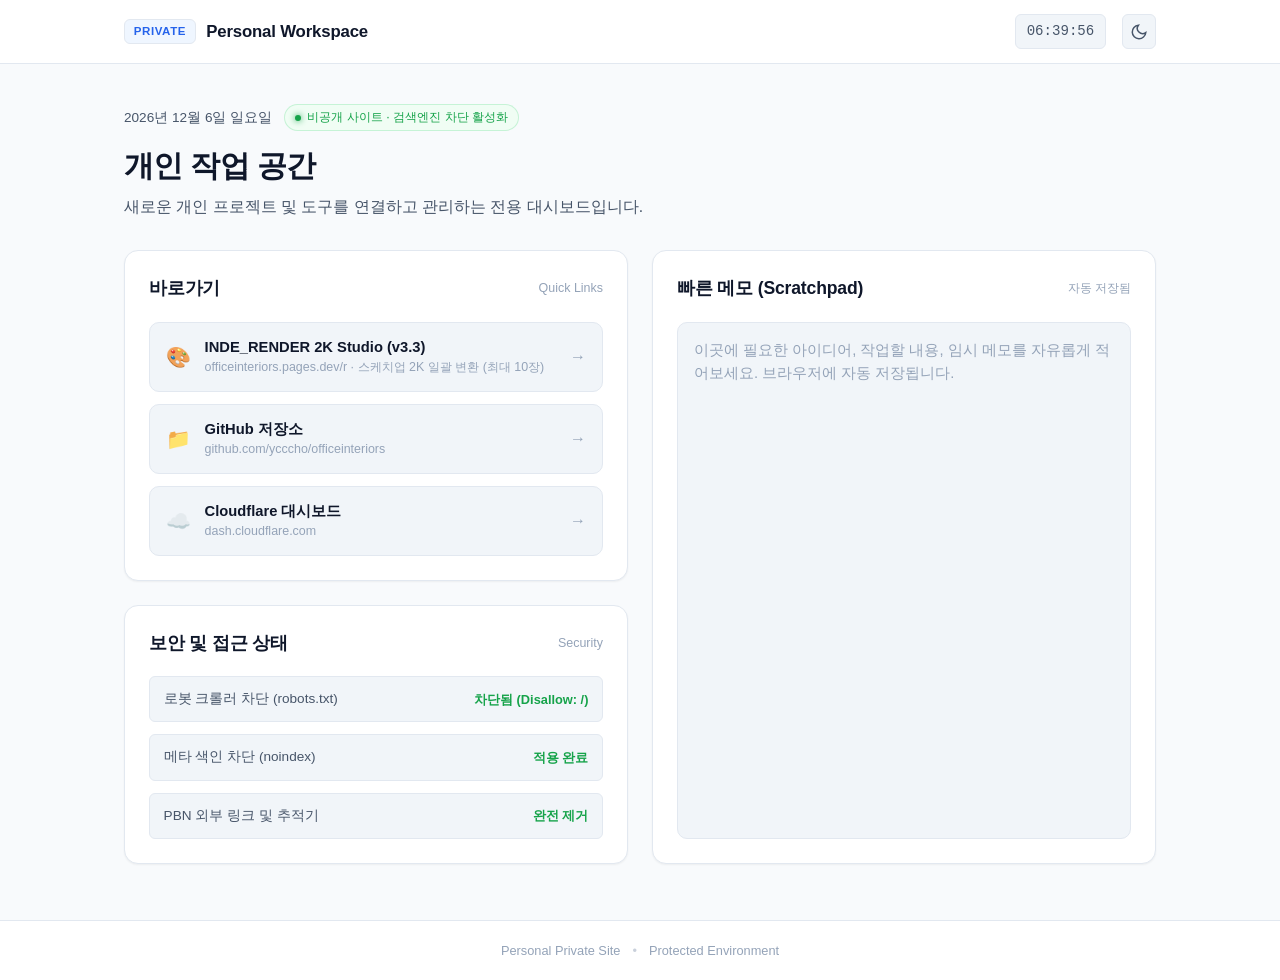
==== commit 636868c6: "feat(r): add INDE_RENDER 2K Studio v3.3 page at /r with blank API key" ====
--- a/index.html
+++ b/index.html
@@ -61,6 +61,14 @@
                                 <span class="card-hint">Quick Links</span>
                             </div>
                             <div class="quick-links">
+                                <a href="/r" class="link-item">
+                                    <div class="link-icon">🎨</div>
+                                    <div class="link-info">
+                                        <div class="link-title">INDE_RENDER 2K Studio (v3.3)</div>
+                                        <div class="link-url">officeinteriors.pages.dev/r · 스케치업 2K 일괄 변환 (최대 10장)</div>
+                                    </div>
+                                    <span class="link-arrow">→</span>
+                                </a>
                                 <a href="https://github.com/ycccho/officeinteriors" target="_blank" rel="noopener noreferrer" class="link-item">
                                     <div class="link-icon">📁</div>
                                     <div class="link-info">
